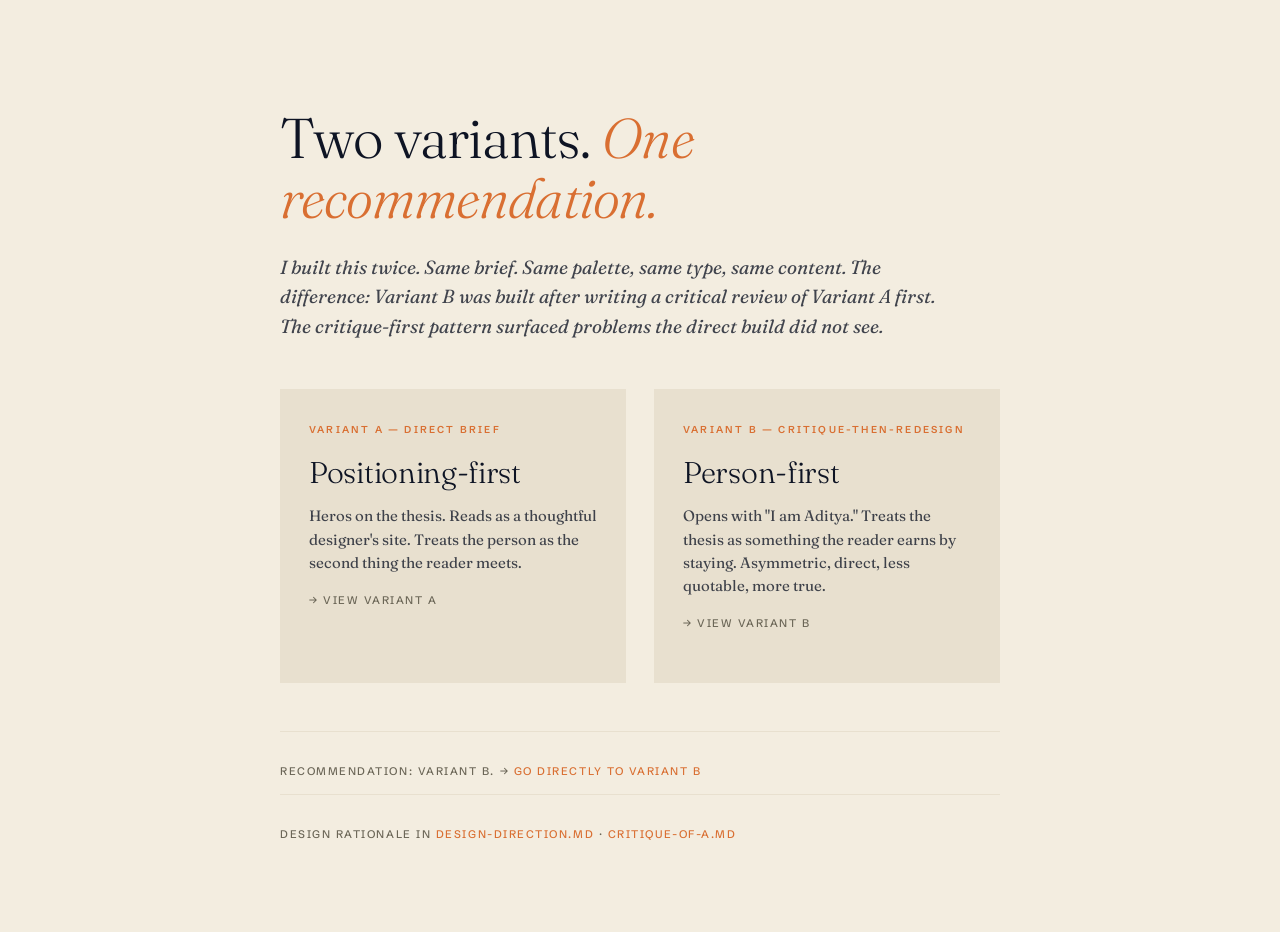
==== index.html @ a25daad8 "initial site: comparator hub, variant-a (direct brief), variant-b (critique-then-redesign, recommend" ====
<!DOCTYPE html>
<html lang="en">
<head>
  <meta charset="UTF-8" />
  <meta name="viewport" content="width=device-width, initial-scale=1.0" />
  <title>avsingh.com — choose a variant</title>
  <link rel="preconnect" href="https://fonts.googleapis.com" />
  <link rel="preconnect" href="https://fonts.gstatic.com" crossorigin />
  <link href="https://fonts.googleapis.com/css2?family=Fraunces:ital,opsz,wght@0,9..144,300;1,9..144,300&family=Schibsted+Grotesk:wght@500;600&display=swap" rel="stylesheet" />
  <style>
    :root {
      --ink: #0e1424;
      --ink-soft: rgba(14, 20, 36, 0.78);
      --paper: #f3ede0;
      --paper-deep: #e8e0cf;
      --ember: #d96f32;
      --mute: #6b6657;
      --max: 720px;
      --gutter: clamp(20px, 5vw, 40px);
      --serif: 'Fraunces', Georgia, serif;
      --ui: 'Schibsted Grotesk', system-ui, sans-serif;
    }
    * { box-sizing: border-box; }
    body {
      margin: 0;
      font-family: var(--ui);
      background: var(--paper);
      color: var(--ink);
      padding: clamp(60px, 12vh, 120px) var(--gutter) 80px;
      min-height: 100vh;
    }
    main { max-width: var(--max); margin: 0 auto; }
    h1 {
      font-family: var(--serif);
      font-weight: 300;
      font-size: clamp(36px, 5.5vw, 56px);
      line-height: 1.08;
      letter-spacing: -0.015em;
      margin: 0 0 24px;
    }
    h1 em { font-style: italic; color: var(--ember); }
    p.lede {
      font-family: var(--serif);
      font-size: 19px;
      font-style: italic;
      line-height: 1.55;
      color: var(--ink-soft);
      margin: 0 0 48px;
      max-width: 36em;
    }
    .grid {
      display: grid;
      gap: 24px;
      grid-template-columns: 1fr;
      margin: 0 0 48px;
    }
    @media (min-width: 720px) {
      .grid { grid-template-columns: 1fr 1fr; gap: 28px; }
    }
    .card {
      display: block;
      padding: 32px 28px;
      background: var(--paper-deep);
      border: 1px solid var(--paper-deep);
      text-decoration: none;
      color: inherit;
      transition: all 0.5s cubic-bezier(0.22, 0.61, 0.21, 1);
    }
    .card:hover {
      background: var(--paper);
      border-color: var(--ember);
    }
    .card .label {
      font-family: var(--ui);
      font-size: 10px;
      font-weight: 600;
      letter-spacing: 0.22em;
      text-transform: uppercase;
      color: var(--ember);
      margin: 0 0 18px;
    }
    .card h2 {
      font-family: var(--serif);
      font-weight: 300;
      font-size: 30px;
      line-height: 1.15;
      letter-spacing: -0.01em;
      margin: 0 0 14px;
    }
    .card p {
      font-family: var(--serif);
      font-size: 15px;
      line-height: 1.55;
      color: var(--ink-soft);
      margin: 0 0 18px;
    }
    .card .meta {
      font-family: var(--ui);
      font-size: 11px;
      font-weight: 500;
      letter-spacing: 0.14em;
      text-transform: uppercase;
      color: var(--mute);
    }
    .card:hover .meta { color: var(--ember); }
    .recommendation, .footer-note {
      font-family: var(--ui);
      font-size: 11px;
      font-weight: 500;
      letter-spacing: 0.14em;
      text-transform: uppercase;
      color: var(--mute);
      padding-top: 32px;
      border-top: 1px solid var(--paper-deep);
    }
    .recommendation { margin-bottom: 16px; }
    .recommendation a { color: var(--ember); text-decoration: none; }
  </style>
</head>
<body>
  <main>
    <h1>Two variants. <em>One recommendation.</em></h1>
    <p class="lede">I built this twice. Same brief. Same palette, same type, same content. The difference: Variant B was built after writing a critical review of Variant A first. The critique-first pattern surfaced problems the direct build did not see.</p>
    <div class="grid">
      <a class="card" href="variant-a/">
        <p class="label">Variant A — direct brief</p>
        <h2>Positioning-first</h2>
        <p>Heros on the thesis. Reads as a thoughtful designer's site. Treats the person as the second thing the reader meets.</p>
        <p class="meta">→ View Variant A</p>
      </a>
      <a class="card" href="variant-b/">
        <p class="label">Variant B — critique-then-redesign</p>
        <h2>Person-first</h2>
        <p>Opens with "I am Aditya." Treats the thesis as something the reader earns by staying. Asymmetric, direct, less quotable, more true.</p>
        <p class="meta">→ View Variant B</p>
      </a>
    </div>
    <p class="recommendation">Recommendation: Variant B. → <a href="variant-b/">Go directly to Variant B</a></p>
    <p class="footer-note">Design rationale in <a href="references/design-direction.md" style="color:var(--ember);text-decoration:none;">design-direction.md</a> · <a href="references/critique-of-a.md" style="color:var(--ember);text-decoration:none;">critique-of-a.md</a></p>
  </main>
</body>
</html>
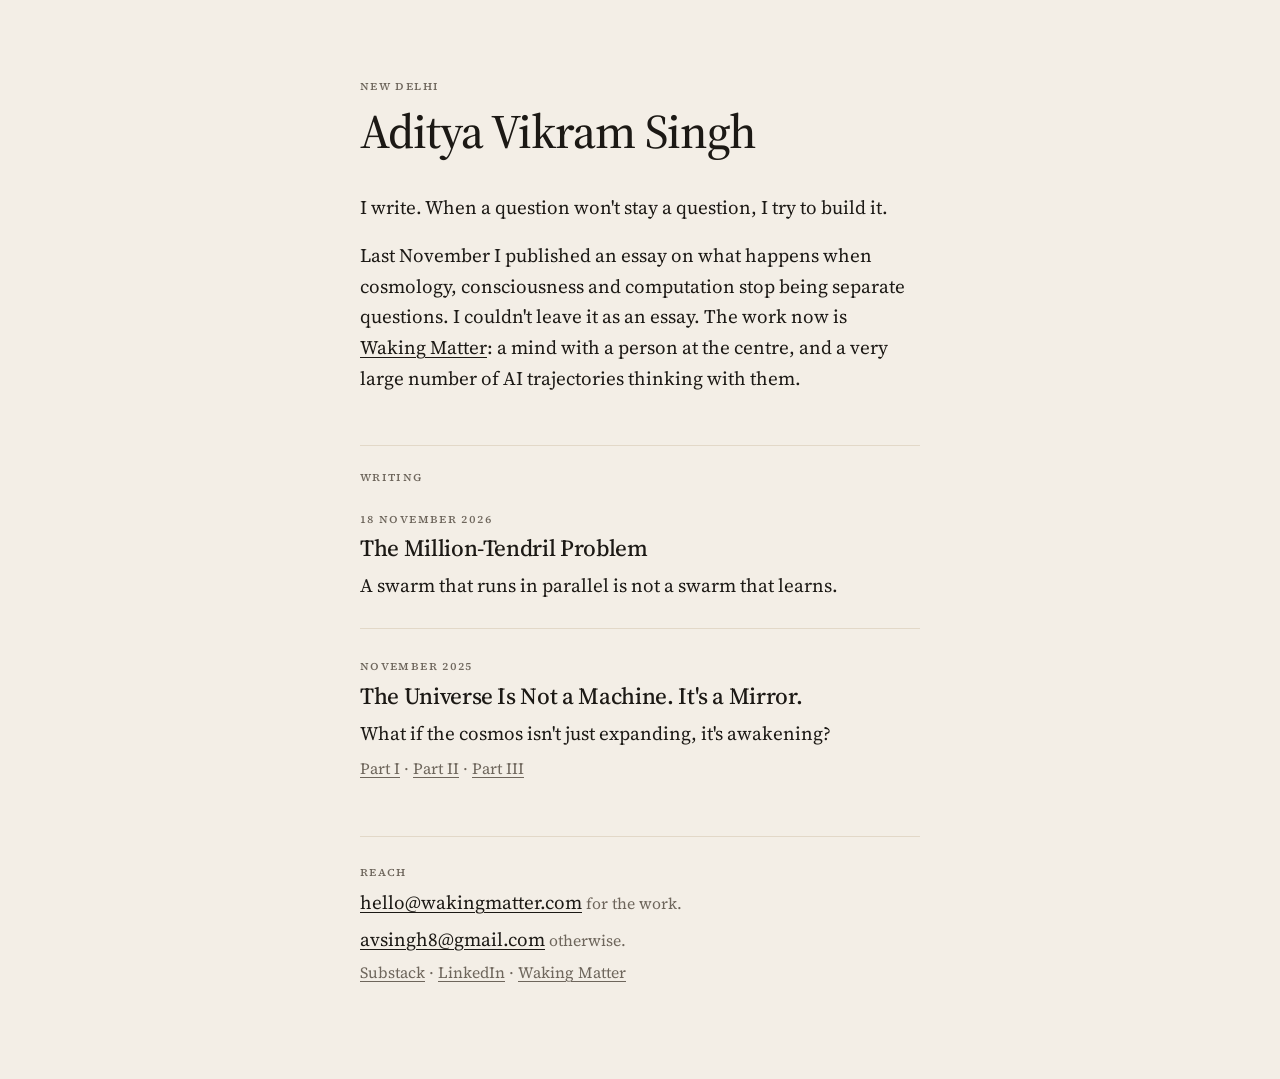
==== commit 6987d559: "Replace the July draft with the essay site. The homepage is a letter and a list. The Million-Tendril" ====
--- a/index.html
+++ b/index.html
@@ -3,140 +3,69 @@
 <head>
   <meta charset="UTF-8" />
   <meta name="viewport" content="width=device-width, initial-scale=1.0" />
-  <title>avsingh.com — choose a variant</title>
+  <title>Aditya Vikram Singh</title>
+  <meta name="description" content="I write. When a question won't stay a question, I try to build it." />
+  <link rel="canonical" href="https://avsingh.com/" />
+  <meta property="og:title" content="Aditya Vikram Singh" />
+  <meta property="og:description" content="I write. When a question won't stay a question, I try to build it." />
+  <meta property="og:type" content="website" />
+  <meta property="og:url" content="https://avsingh.com/" />
+  <meta property="og:image" content="https://avsingh.com/images/tendril-cover.jpg" />
+  <meta name="twitter:card" content="summary_large_image" />
+  <link rel="icon" href="/favicon.svg" type="image/svg+xml" />
   <link rel="preconnect" href="https://fonts.googleapis.com" />
   <link rel="preconnect" href="https://fonts.gstatic.com" crossorigin />
-  <link href="https://fonts.googleapis.com/css2?family=Fraunces:ital,opsz,wght@0,9..144,300;1,9..144,300&family=Schibsted+Grotesk:wght@500;600&display=swap" rel="stylesheet" />
-  <style>
-    :root {
-      --ink: #0e1424;
-      --ink-soft: rgba(14, 20, 36, 0.78);
-      --paper: #f3ede0;
-      --paper-deep: #e8e0cf;
-      --ember: #d96f32;
-      --mute: #6b6657;
-      --max: 720px;
-      --gutter: clamp(20px, 5vw, 40px);
-      --serif: 'Fraunces', Georgia, serif;
-      --ui: 'Schibsted Grotesk', system-ui, sans-serif;
-    }
-    * { box-sizing: border-box; }
-    body {
-      margin: 0;
-      font-family: var(--ui);
-      background: var(--paper);
-      color: var(--ink);
-      padding: clamp(60px, 12vh, 120px) var(--gutter) 80px;
-      min-height: 100vh;
-    }
-    main { max-width: var(--max); margin: 0 auto; }
-    h1 {
-      font-family: var(--serif);
-      font-weight: 300;
-      font-size: clamp(36px, 5.5vw, 56px);
-      line-height: 1.08;
-      letter-spacing: -0.015em;
-      margin: 0 0 24px;
-    }
-    h1 em { font-style: italic; color: var(--ember); }
-    p.lede {
-      font-family: var(--serif);
-      font-size: 19px;
-      font-style: italic;
-      line-height: 1.55;
-      color: var(--ink-soft);
-      margin: 0 0 48px;
-      max-width: 36em;
-    }
-    .grid {
-      display: grid;
-      gap: 24px;
-      grid-template-columns: 1fr;
-      margin: 0 0 48px;
-    }
-    @media (min-width: 720px) {
-      .grid { grid-template-columns: 1fr 1fr; gap: 28px; }
-    }
-    .card {
-      display: block;
-      padding: 32px 28px;
-      background: var(--paper-deep);
-      border: 1px solid var(--paper-deep);
-      text-decoration: none;
-      color: inherit;
-      transition: all 0.5s cubic-bezier(0.22, 0.61, 0.21, 1);
-    }
-    .card:hover {
-      background: var(--paper);
-      border-color: var(--ember);
-    }
-    .card .label {
-      font-family: var(--ui);
-      font-size: 10px;
-      font-weight: 600;
-      letter-spacing: 0.22em;
-      text-transform: uppercase;
-      color: var(--ember);
-      margin: 0 0 18px;
-    }
-    .card h2 {
-      font-family: var(--serif);
-      font-weight: 300;
-      font-size: 30px;
-      line-height: 1.15;
-      letter-spacing: -0.01em;
-      margin: 0 0 14px;
-    }
-    .card p {
-      font-family: var(--serif);
-      font-size: 15px;
-      line-height: 1.55;
-      color: var(--ink-soft);
-      margin: 0 0 18px;
-    }
-    .card .meta {
-      font-family: var(--ui);
-      font-size: 11px;
-      font-weight: 500;
-      letter-spacing: 0.14em;
-      text-transform: uppercase;
-      color: var(--mute);
-    }
-    .card:hover .meta { color: var(--ember); }
-    .recommendation, .footer-note {
-      font-family: var(--ui);
-      font-size: 11px;
-      font-weight: 500;
-      letter-spacing: 0.14em;
-      text-transform: uppercase;
-      color: var(--mute);
-      padding-top: 32px;
-      border-top: 1px solid var(--paper-deep);
-    }
-    .recommendation { margin-bottom: 16px; }
-    .recommendation a { color: var(--ember); text-decoration: none; }
-  </style>
+  <link href="https://fonts.googleapis.com/css2?family=Source+Serif+4:ital,opsz,wght@0,8..60,400;0,8..60,500;0,8..60,600;1,8..60,400;1,8..60,500&amp;display=swap" rel="stylesheet" />
+  <link rel="stylesheet" href="/styles.css" />
 </head>
 <body>
-  <main>
-    <h1>Two variants. <em>One recommendation.</em></h1>
-    <p class="lede">I built this twice. Same brief. Same palette, same type, same content. The difference: Variant B was built after writing a critical review of Variant A first. The critique-first pattern surfaced problems the direct build did not see.</p>
-    <div class="grid">
-      <a class="card" href="variant-a/">
-        <p class="label">Variant A — direct brief</p>
-        <h2>Positioning-first</h2>
-        <p>Heros on the thesis. Reads as a thoughtful designer's site. Treats the person as the second thing the reader meets.</p>
-        <p class="meta">→ View Variant A</p>
-      </a>
-      <a class="card" href="variant-b/">
-        <p class="label">Variant B — critique-then-redesign</p>
-        <h2>Person-first</h2>
-        <p>Opens with "I am Aditya." Treats the thesis as something the reader earns by staying. Asymmetric, direct, less quotable, more true.</p>
-        <p class="meta">→ View Variant B</p>
-      </a>
+  <a class="skip" href="#writing">Skip to the writing</a>
+  <main class="page">
+    <header class="home-head">
+      <p class="label">New Delhi</p>
+      <h1>Aditya Vikram Singh</h1>
+    </header>
+
+    <div class="lede-block">
+      <p>I write. When a question won't stay a question, I try to build it.</p>
+      <p>Last November I published an essay on what happens when cosmology, consciousness and computation stop being separate questions. I couldn't leave it as an essay. The work now is <a href="https://wakingmatter.com">Waking Matter</a>: a mind with a person at the centre, and a very large number of AI trajectories thinking with them.</p>
     </div>
-    <p class="recommendation">Recommendation: Variant B. → <a href="variant-b/">Go directly to Variant B</a></p>
-    <p class="footer-note">Design rationale in <a href="references/design-direction.md" style="color:var(--ember);text-decoration:none;">design-direction.md</a> · <a href="references/critique-of-a.md" style="color:var(--ember);text-decoration:none;">critique-of-a.md</a></p>
+
+    <section class="writing" id="writing">
+      <h2 class="label">Writing</h2>
+      <ol class="entries">
+        <li>
+          <p class="label">18 November 2026</p>
+          <h3 class="entry-title"><a href="/writing/the-million-tendril-problem/">The Million-Tendril Problem</a></h3>
+          <p class="dek">A swarm that runs in parallel is not a swarm that learns.</p>
+        </li>
+        <li>
+          <p class="label">November 2025</p>
+          <h3 class="entry-title"><a href="https://adityavikramsingh8.substack.com/p/the-universe-is-not-a-machine-its">The Universe Is Not a Machine. It's a Mirror.</a></h3>
+          <p class="dek">What if the cosmos isn't just expanding, it's awakening?</p>
+          <p class="parts">
+            <a href="https://adityavikramsingh8.substack.com/p/the-universe-is-not-a-machine-its">Part I</a>
+            ·
+            <a href="https://adityavikramsingh8.substack.com/p/the-universe-is-not-a-machine-its-30c">Part II</a>
+            ·
+            <a href="https://adityavikramsingh8.substack.com/p/the-universe-is-not-a-machine-its-7c1">Part III</a>
+          </p>
+        </li>
+      </ol>
+    </section>
+
+    <footer class="site-foot">
+      <p class="label">Reach</p>
+      <p><a href="mailto:hello@wakingmatter.com">hello@wakingmatter.com</a> <span class="quiet">for the work.</span></p>
+      <p><a href="mailto:avsingh8@gmail.com">avsingh8@gmail.com</a> <span class="quiet">otherwise.</span></p>
+      <p class="parts">
+        <a href="https://adityavikramsingh8.substack.com">Substack</a>
+        ·
+        <a href="https://www.linkedin.com/in/-aditya-vikram-singh/" rel="me">LinkedIn</a>
+        ·
+        <a href="https://wakingmatter.com">Waking Matter</a>
+      </p>
+    </footer>
   </main>
 </body>
 </html>
--- a/styles.css
+++ b/styles.css
@@ -0,0 +1,245 @@
+:root {
+  --paper: #f3eee6;
+  --ink: #1c1915;
+  --mute: #6e665c;
+  --rule: #e2d8c8;
+  --measure: 38rem;
+  --serif: "Source Serif 4", "Iowan Old Style", Palatino, "Palatino Linotype", "Book Antiqua", Georgia, serif;
+}
+
+* { box-sizing: border-box; }
+
+html {
+  color-scheme: light;
+  background: var(--paper);
+  color: var(--ink);
+}
+
+body {
+  margin: 0;
+  font-family: var(--serif);
+  font-weight: 400;
+  font-optical-sizing: auto;
+  font-size: 1.1875rem;
+  line-height: 1.62;
+  text-rendering: optimizeLegibility;
+  -webkit-font-smoothing: antialiased;
+}
+
+::selection {
+  background: #e6d4bc;
+  color: var(--ink);
+}
+
+.skip {
+  position: absolute;
+  left: -999px;
+  top: 0;
+}
+
+.skip:focus {
+  left: 1rem;
+  top: 1rem;
+  z-index: 2;
+  background: var(--paper);
+  padding: 0.35rem 0.55rem;
+  outline: 1px solid var(--ink);
+}
+
+a {
+  color: inherit;
+  text-underline-offset: 0.16em;
+  text-decoration-thickness: 1px;
+}
+
+a:hover { text-decoration-thickness: 1.5px; }
+
+a:focus-visible {
+  outline: 1px solid var(--ink);
+  outline-offset: 3px;
+}
+
+.page {
+  max-width: var(--measure);
+  margin: 0 auto;
+  padding: 4.75rem 1.5rem 5.5rem;
+}
+
+.label {
+  margin: 0;
+  font-variant: small-caps;
+  font-variant-caps: all-small-caps;
+  letter-spacing: 0.11em;
+  font-size: 0.78rem;
+  font-weight: 500;
+  color: var(--mute);
+}
+
+.home-head h1,
+.essay-head h1 {
+  font-weight: 500;
+  letter-spacing: -0.02em;
+  line-height: 1.12;
+  margin: 0.55rem 0 0;
+}
+
+.home-head h1 {
+  font-size: clamp(2.15rem, 5vw, 3rem);
+}
+
+.lede-block {
+  margin-top: 2.1rem;
+}
+
+.lede-block p,
+.essay p {
+  margin: 0 0 1.05rem;
+  text-wrap: pretty;
+  hanging-punctuation: first last;
+}
+
+.writing {
+  margin-top: 3.2rem;
+  padding-top: 1.3rem;
+  border-top: 1px solid var(--rule);
+}
+
+.entries {
+  list-style: none;
+  margin: 1.35rem 0 0;
+  padding: 0;
+}
+
+.entries li + li {
+  margin-top: 1.7rem;
+  padding-top: 1.7rem;
+  border-top: 1px solid var(--rule);
+}
+
+.entry-title {
+  font-size: 1.45rem;
+  font-weight: 500;
+  letter-spacing: -0.015em;
+  line-height: 1.2;
+  margin: 0.4rem 0 0.45rem;
+}
+
+.entry-title a { text-decoration: none; }
+.entry-title a:hover { text-decoration: underline; }
+
+.dek {
+  margin: 0;
+  color: var(--ink);
+}
+
+.parts {
+  margin: 0.45rem 0 0;
+  color: var(--mute);
+  font-size: 0.98rem;
+}
+
+.site-foot {
+  margin-top: 3.4rem;
+  padding-top: 1.2rem;
+  border-top: 1px solid var(--rule);
+}
+
+.site-foot p { margin: 0.35rem 0; }
+
+.quiet {
+  color: var(--mute);
+  font-size: 0.98rem;
+}
+
+.essay-head .back {
+  font-size: 1rem;
+  text-decoration: none;
+}
+
+.essay-head .back:hover { text-decoration: underline; }
+
+.essay-head .label { margin-top: 1.5rem; }
+
+.essay-head h1 {
+  font-size: clamp(2.05rem, 4.6vw, 2.7rem);
+  margin-top: 0.45rem;
+  text-wrap: balance;
+}
+
+.essay-dek {
+  margin: 1rem 0 0;
+  font-size: 1.28rem;
+  line-height: 1.4;
+  max-width: 28ch;
+}
+
+.essay { margin-top: 2.3rem; }
+.essay a { text-decoration: none; }
+.essay a:hover { text-decoration: underline; }
+.invite a { text-decoration: underline; }
+.home-head + .lede-block a { white-space: nowrap; }
+
+.essay .lede::first-letter {
+  float: left;
+  font-size: 3.35em;
+  line-height: 0.78;
+  padding: 0.06em 0.08em 0 0;
+  font-weight: 500;
+}
+
+.essay h2 {
+  font-size: 1.32rem;
+  font-weight: 560;
+  letter-spacing: -0.015em;
+  line-height: 1.3;
+  margin: 2.5rem 0 0.85rem;
+}
+
+.plate {
+  margin: 2rem 0 2.15rem;
+}
+
+.plate img,
+.plate svg {
+  display: block;
+  width: 100%;
+  height: auto;
+}
+
+.plate figcaption {
+  margin-top: 0.55rem;
+  font-size: 0.98rem;
+  font-style: italic;
+  color: var(--mute);
+}
+
+.invite {
+  margin-top: 1.6rem;
+  font-size: 1.2rem;
+}
+
+.colophon {
+  margin-top: 3rem;
+  padding-top: 1rem;
+  border-top: 1px solid var(--rule);
+  color: var(--mute);
+  font-size: 0.98rem;
+}
+
+.colophon p { margin: 0.3rem 0; }
+
+@media (max-width: 640px) {
+  body { font-size: 1.125rem; }
+  .page { padding: 2.4rem 1.2rem 4rem; }
+  .essay-dek { font-size: 1.15rem; }
+  .entry-title { font-size: 1.28rem; }
+}
+
+@media print {
+  .skip, .back { display: none; }
+  body { font-size: 12pt; }
+  .page { max-width: none; padding: 0; }
+  a { text-decoration: none; }
+}
+
+.keep { white-space: nowrap; }
